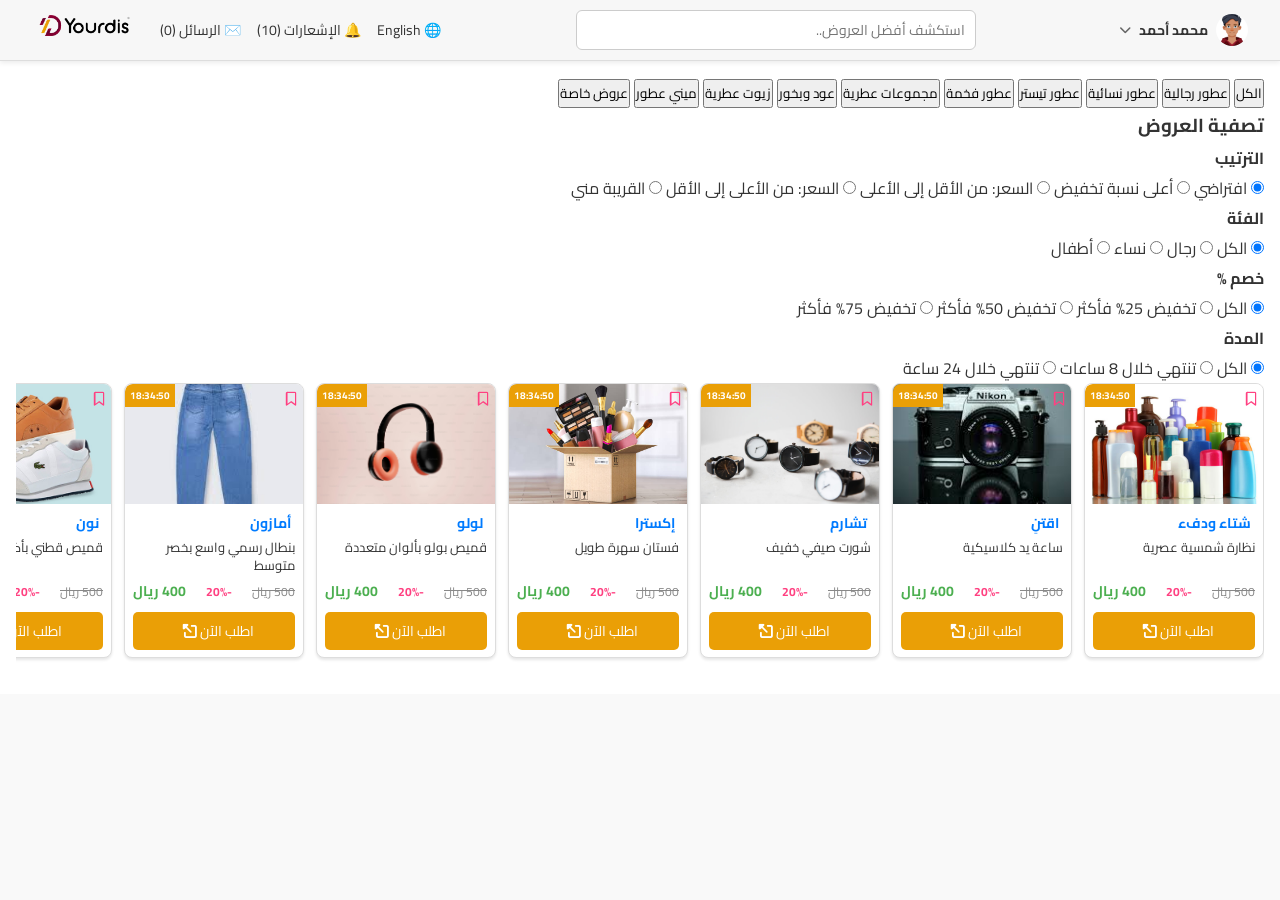
==== categories.html @ 16554236 "Add files via upload" ====
<!DOCTYPE html>
<html lang="ar" dir="rtl">
<head>
  <meta charset="UTF-8" />
  <meta name="viewport" content="width=device-width, initial-scale=1.0" />
  <title>منصة يوردس</title>

  <link rel="stylesheet" href="css/header.css">
  <link rel="stylesheet" href="css/menu.css">
  <link rel="stylesheet" href="css/layout.css">
  <link rel="stylesheet" href="css/product-card.css">
  <link rel="stylesheet" href="css/categoriespage.css">

  <link rel="stylesheet" href="https://cdnjs.cloudflare.com/ajax/libs/font-awesome/6.5.0/css/all.min.css" />
  <link href="https://fonts.googleapis.com/css2?family=Cairo&display=swap" rel="stylesheet">

  <style>
    .username {
      display: flex;
      align-items: center;
      gap: 8px;
      cursor: pointer;
      font-weight: bold;
    }
    .username img {
      width: 32px;
      height: 32px;
      border-radius: 50%;
      object-fit: cover;
    }
  </style>
</head>

<body>
<header>

  <div class="header-right">
    <div class="username" id="userToggle" role="button" aria-haspopup="true" aria-expanded="false">
      <img src="images/avatar.jpg" alt="صورة المستخدم">
      <span>محمد أحمد</span>
      <span class="user-arrow" aria-hidden="true"><i class="fas fa-chevron-down"></i></span>
    </div>
  </div>
  
  <div class="menu-toggle">
    <i class="fas fa-bars"></i>
  </div>

  <div class="search-box">
    <input type="text" placeholder="استكشف أفضل العروض.." />
  </div>

  <div class="header-left">
    <div class="language-selector"> 🌐 English</div>
    <div class="notifications">🔔 الإشعارات (10)</div>
    <div class="messages">✉️ الرسائل (0)</div>
    <div class="logo"><img src="logo.png" alt="شعار المنصة" /></div>
  </div>

</header>

<main class="page-layout">
  <aside class="menu-section hidden-menu" id="menu">
    <ul>
      <li class="active">
        <a href="index.html" style="text-decoration:none; color:inherit; display:flex; align-items:center;">
          <i class="fas fa-home"></i> <span>الرئيسية</span>
        </a>
      </li>
      <li><i class="fas fa-store"></i> <span>متجري</span></li>
      <li><i class="fas fa-bookmark"></i> <span>المفضلة</span></li>
      <li><i class="fas fa-chart-line"></i> <span>الإحصائيات</span></li>
      <li><i class="fas fa-cog"></i> <span>إعدادات المتجر</span></li>
      <li><i class="fas fa-sign-out-alt"></i> <span>تسجيل خروج</span></li>
    </ul>
  </aside>

  <!-- ===== القسم الرئيسي ===== -->
  <section class="main-content">

    <!-- شريط الفئات الفرعية (أعلى) -->
    <div class="subcategories-bar">
      <button class="subcat active">الكل</button>
      <button class="subcat">عطور رجالية</button>
      <button class="subcat">عطور نسائية</button>
      <button class="subcat">عطور تيستر</button>
      <button class="subcat">عطور فخمة</button>
      <button class="subcat">مجموعات عطرية</button>
      <button class="subcat">عود وبخور</button>
      <button class="subcat">زيوت عطرية</button>
      <button class="subcat">ميني عطور</button>
      <button class="subcat">عروض خاصة</button>
    </div>

    <!-- ===== الأسفل: الفلاتر + المنتجات ===== -->
    <div class="content-bottom">

      <!-- لوحة الفلاتر الجانبية (يمين) -->
      <aside class="filters-panel">
        <h3>تصفية العروض</h3>

        <div class="filter-group">
          <h4>الترتيب</h4>
          <label><input type="radio" name="sort" checked> افتراضي</label>
          <label><input type="radio" name="sort"> أعلى نسبة تخفيض</label>
          <label><input type="radio" name="sort"> السعر: من الأقل إلى الأعلى</label>
          <label><input type="radio" name="sort"> السعر: من الأعلى إلى الأقل</label>
          <label><input type="radio" name="sort"> القريبة مني</label>
        </div>

        <div class="filter-group">
          <h4>الفئة</h4>
          <label><input type="radio" name="gender" checked> الكل</label>
          <label><input type="radio" name="gender"> رجال</label>
          <label><input type="radio" name="gender"> نساء</label>
          <label><input type="radio" name="gender"> أطفال</label>
        </div>

        <div class="filter-group">
          <h4>خصم %</h4>
          <label><input type="radio" name="discount" checked> الكل</label>
          <label><input type="radio" name="discount"> تخفيض 25% فأكثر</label>
          <label><input type="radio" name="discount"> تخفيض 50% فأكثر</label>
          <label><input type="radio" name="discount"> تخفيض 75% فأكثر</label>
        </div>

        <div class="filter-group">
          <h4>المدة</h4>
          <label><input type="radio" name="duration" checked> الكل</label>
          <label><input type="radio" name="duration"> تنتهي خلال 8 ساعات</label>
          <label><input type="radio" name="duration"> تنتهي خلال 24 ساعة</label>
        </div>
      </aside>

      <!-- شبكة العروض (المنتجات) -->
      <div id="offers" class="offers-grid"></div>

    </div> <!-- /.content-bottom -->

  </section>
</main>

<script src="categories.js"></script>
<script src="script.js"></script>
</body>
</html>
---- css/header.css ----
/* ====== الخط العام وإعدادات الجسم ====== */
* {
  box-sizing: border-box;
  margin: 0;
  padding: 0;
  font-family: 'Cairo', sans-serif;
}

body {
  background-color: #f9f9f9;
  color: #333;
  direction: rtl;
}

/* ====== Header ====== */
header {
  background-color: #f7f7f7;
  padding: 2px 24px;
  box-shadow: 0 2px 5px rgba(0, 0, 0, 0.08);
  display: flex;
  align-items: center;
  justify-content: space-between;
  flex-wrap: wrap;
  border-bottom: 1px solid #ddd;

  /* التعديل لتثبيت الهيدر */
  position: sticky; /* أو fixed */
  top: 0;
  z-index: 1000; /* ليكون فوق كل العناصر */
}


.header-right,
.header-left {
  display: flex;
  align-items: center;
  gap: 16px;
}

/* (تم حذف عرض أيقونة الهامبرغر من الHTML، لكن نحتفظ بأي قواعد محتملة غير مستخدمة) */
.header-right .menu-toggle {
  display: none; /* لم تعد مستخدمة — نضمن اختفائها */
}

/* أيقونة الهامبرغر (غير مستخدمة) */
/* .header-right .menu-toggle {
  font-size: 20px;
  color: #555;
  cursor: pointer;
  padding: 6px;
  border-radius: 6px;
  transition: background-color 0.3s;
  display: flex;
  align-items: center;
  justify-content: center;
}

.header-right .menu-toggle:hover {
  background-color: #f0f0f0;
} */

.language-selector,
.notifications,
.messages,
.username {
  font-size: 14px;
  color: #333;
  cursor: pointer;
}

.search-box {
  flex: 1;
  max-width: 400px;
  margin: 8px 0;
}

.search-box input {
  width: 100%;
  padding: 6px 10px;
  border: 1px solid #ccc;
  border-radius: 6px;
  font-size: 14px;
}

.logo img {
  width: 120px;
  height: auto;
}

/* اسم المستخدم: قابل للنقر */
.username {
  cursor: pointer;
  padding: 6px 8px;
  border-radius: 6px;
  transition: background-color 0.15s;
  display: inline-flex;
  align-items: center;
  gap: 8px;
}
.username:hover {
  background-color: #f0f0f0;
}

/* سهم بجانب الاسم */
.user-arrow {
  display: inline-flex;
  align-items: center;
  justify-content: center;
  transition: transform 0.18s ease;
  font-size: 12px;
  color: #666;
}

/* دوران السهم عند توسيع القائمة — يعتمد على aria-expanded على العنصر */
.username[aria-expanded="true"] .user-arrow {
  transform: rotate(180deg);
}

/* ===== صندوق القائمة المنسدلة داخل الهيدر ===== */
.user-dropdown {
  position: absolute;
  top: calc(100% + 6px);
  right: 6px;
  min-width: 220px;
  max-width: 320px;
  background: #ffffff;
  border: 1px solid #e6e6e6;
  box-shadow: 0 6px 18px rgba(0,0,0,0.08);
  border-radius: 8px;
  overflow: hidden;
  display: none;
  z-index: 1100;
  direction: rtl;
}

.user-dropdown.show {
  display: block;
}

/* نمط القائمة المستنسخة داخل المنسدلة */
.user-dropdown .user-dropdown-list {
  list-style: none;
  margin: 0;
  padding: 8px 0;
}
.user-dropdown .user-dropdown-list li {
  padding: 10px 14px;
  display: flex;
  align-items: center;
  gap: 10px;
  cursor: pointer;
  font-size: 14px;
  color: #333;
}
.user-dropdown .user-dropdown-list li i {
  margin-left: 8px;
  margin-right: 0;
  font-size: 18px;
  color: #666;
  min-width: 18px;
}
.user-dropdown .user-dropdown-list li:hover {
  background: #f7f7f7;
}
.user-dropdown .user-dropdown-list li span {
  display: inline-block;
}
.user-dropdown .user-dropdown-list li.active {
  background-color: #f0f0f0;
  font-weight: bold;
  color: #000;
  border-right: 3px solid #007bff;
}

/* ====== الخط العام وإعدادات الجسم ====== */
* {
  box-sizing: border-box;
  margin: 0;
  padding: 0;
  font-family: 'Cairo', sans-serif;
}

body {
  background-color: #f9f9f9;
  color: #333;
  direction: rtl;
}

/* ====== Header ====== */
header {
  background-color: #f7f7f7;
  padding: 2px 24px;
  box-shadow: 0 2px 5px rgba(0, 0, 0, 0.08);
  display: flex;
  align-items: center;
  justify-content: space-between;
  flex-wrap: wrap;
  border-bottom: 1px solid #ddd;

  /* التعديل لتثبيت الهيدر */
  position: sticky; /* أو fixed */
  top: 0;
  z-index: 1000; /* ليكون فوق كل العناصر */
}


.header-right,
.header-left {
  display: flex;
  align-items: center;
  gap: 16px;
}

/* (تم حذف عرض أيقونة الهامبرغر من الHTML، لكن نحتفظ بأي قواعد محتملة غير مستخدمة) */
.header-right .menu-toggle {
  display: none; /* لم تعد مستخدمة — نضمن اختفائها */
}

/* أيقونة الهامبرغر (غير مستخدمة) */
/* .header-right .menu-toggle {
  font-size: 20px;
  color: #555;
  cursor: pointer;
  padding: 6px;
  border-radius: 6px;
  transition: background-color 0.3s;
  display: flex;
  align-items: center;
  justify-content: center;
}

.header-right .menu-toggle:hover {
  background-color: #f0f0f0;
} */

.language-selector,
.notifications,
.messages,
.username {
  font-size: 14px;
  color: #333;
  cursor: pointer;
}

.search-box {
  flex: 1;
  max-width: 400px;
  margin: 8px 0;
}

.search-box input {
  width: 100%;
  padding: 6px 10px;
  border: 1px solid #ccc;
  border-radius: 6px;
  font-size: 14px;
}

.logo img {
  width: 120px;
  height: auto;
}

/* اسم المستخدم: قابل للنقر */
.username {
  cursor: pointer;
  padding: 6px 8px;
  border-radius: 6px;
  transition: background-color 0.15s;
  display: inline-flex;
  align-items: center;
  gap: 8px;
}
.username:hover {
  background-color: #f0f0f0;
}

/* سهم بجانب الاسم */
.user-arrow {
  display: inline-flex;
  align-items: center;
  justify-content: center;
  transition: transform 0.18s ease;
  font-size: 12px;
  color: #666;
}

/* دوران السهم عند توسيع القائمة — يعتمد على aria-expanded على العنصر */
.username[aria-expanded="true"] .user-arrow {
  transform: rotate(180deg);
}

/* ===== صندوق القائمة المنسدلة داخل الهيدر ===== */
.user-dropdown {
  position: absolute;
  top: calc(100% + 6px);
  right: 6px;
  min-width: 220px;
  max-width: 320px;
  background: #ffffff;
  border: 1px solid #e6e6e6;
  box-shadow: 0 6px 18px rgba(0,0,0,0.08);
  border-radius: 8px;
  overflow: hidden;
  display: none;
  z-index: 1100;
  direction: rtl;
}

.user-dropdown.show {
  display: block;
}

/* نمط القائمة المستنسخة داخل المنسدلة */
.user-dropdown .user-dropdown-list {
  list-style: none;
  margin: 0;
  padding: 8px 0;
}
.user-dropdown .user-dropdown-list li {
  padding: 10px 14px;
  display: flex;
  align-items: center;
  gap: 10px;
  cursor: pointer;
  font-size: 14px;
  color: #333;
}
.user-dropdown .user-dropdown-list li i {
  margin-left: 8px;
  margin-right: 0;
  font-size: 18px;
  color: #666;
  min-width: 18px;
}
.user-dropdown .user-dropdown-list li:hover {
  background: #f7f7f7;
}
.user-dropdown .user-dropdown-list li span {
  display: inline-block;
}
.user-dropdown .user-dropdown-list li.active {
  background-color: #f0f0f0;
  font-weight: bold;
  color: #000;
  border-right: 3px solid #007bff;
}

@media (max-width: 768px) {
  .header-right,
  .header-left {
    display: none; /* يخفي كل شيء في الهيدر ما عدا شريط البحث */
  }

  .search-box {
    flex: 1;
    max-width: 100%; /* ليأخذ العرض الكامل */
  }
}
/* شاشات الجوال */

.menu-toggle {
  display: none; /* نبدأ مخفية على الديسكتوب */
}

@media (max-width: 768px) {
  .header-right,
  .header-left {
    display: none;
  }

  .search-box {
    flex: 1;
    max-width: 100%;
  }

  /* إظهار الهامبرغر على الجوال */
  .menu-toggle {
    display: flex;
    font-size: 22px;
    color: #333;
    cursor: pointer;
    padding: 6px;
    border-radius: 6px;
    align-items: center;
    justify-content: center;
  }
}

.menu-section {
  width: 240px;
  background-color: #fff;
  position: fixed;
  top: 0;
  bottom: 0;
  right: 0;
  box-shadow: -2px 0 8px rgba(0,0,0,0.1);
  z-index: 1000;
  padding: 16px 0;
  overflow-y: auto;
}

.hidden-menu {
  display: none;
}
---- css/menu.css ----
/* ====== القائمة الجانبية ====== */
.menu-section {
  width: 200px;
  background-color: #fff;
  padding: 1px;
  border-left: 1px solid #ddd;
  overflow-y: hidden;
  transition: width 0.3s ease;
}

/* عندما نريد إخفاء القائمة من العرض لكن تبقى في الـ DOM */
.menu-section.hidden-menu {
  display: none;
}

.menu-section:hover {
  overflow-y: auto;
}

/* تصغير القائمة */
.menu-collapsed,
.menu-section.active {
  width: 60px;
}

.menu-collapsed li span,
.menu-section.active li span {
  display: none;
}

.menu-section.active ul {
  display: flex;
  flex-direction: column;
  align-items: center;
}

/* قائمة الأقسام داخل القائمة */
.menu-section ul {
  list-style: none;
  padding: 0;
  margin: 0;
}

.menu-section li {
  padding: 10px 12px;
  cursor: pointer;
  display: flex;
  align-items: center;
  color: #444;
  font-size: 14px;
  transition: background-color 0.2s ease;
}

.menu-section li i {
  margin-left: 8px;
  margin-right: 10px;
  color: #666;
  min-width: 18px;
  font-size: 20px;
  text-align: center;
}

.menu-section li:hover {
  background-color: #f0f0f0;
}

/* العنصر النشط */
.menu-section li.active {
  background-color: #f0f0f0;
  font-weight: bold;
  color: #000;
  border-right: 3px solid #007bff;
}

.menu-section li span {
  font-size: 14px;
  color: #333;
}
---- css/layout.css ----
body {
  font-family: 'Cairo', sans-serif;
  background-color: #f9f9f9;
  color: #333;
  direction: rtl;
  margin: 0;
  padding: 0;
}

.offers-title {
  font-weight: bold;
}

/* ====== تخطيط الصفحة ====== */
.page-layout {
  display: flex;
  margin: 0;
  padding: 0;
  gap: 0;
}

/* ====== القسم الأوسط ====== */
.main-content {
  flex: 1;
  background-color: #fff;
  padding: 16px;
  overflow-y: auto;
}

/* إزالة المسافات بين جميع العناصر */
header, .page-layout, .main-content, .filters-section {
  margin: 0;
}

/* شبكة العروض */
/* شبكة العروض */
.offers-grid {
  display: flex;
  flex-wrap: nowrap;          /* كل البطاقات في صف واحد */
  gap: 12px;
  justify-content: flex-start;
  overflow-x: auto;           /* يسمح بالتمدد الأفقي */
  overflow-y: hidden;
  scroll-behavior: smooth;
  -webkit-overflow-scrolling: touch;
  scrollbar-width: none;      /* إخفاء شريط التمرير */
  -ms-overflow-style: none;
  padding-bottom: 20px;
  width: 100%;
}

/* إخفاء شريط التمرير في كروم وسفاري */
.offers-grid::-webkit-scrollbar {
  display: none;
}

.offers-selected-grid {
  display: flex;
  flex-wrap: wrap;         /* يسمح بانتقال العناصر للسطر الثاني */
  gap: 12px;
  padding-bottom: 20px;
  width: 100%;
  justify-content: flex-start; /* اختياري، لترتيب العناصر من اليمين */
}


/* زر عرض الكل */
.section-header {
  display: flex;
  justify-content: space-between;
  align-items: center;
  margin: 16px 0 8px;
}

.section-header .offers-title {
  font-weight: bold;
  font-size: 18px;
}

.section-header .view-all {
  font-size: 14px;
  color: #333; /* لون النص */
  background-color: #f0f0f0; /* خلفية رمادية فاتحة */
  padding: 4px 10px;
  border-radius: 6px;
  text-decoration: none;
  display: flex;
  align-items: center;
  gap: 4px;
  transition: background-color 0.3s, color 0.3s;
}

.section-header .view-all:hover {
  background-color: #e0e0e0; /* لون أغمق قليلًا عند المرور */
  color: #007bff; /* تغيير لون النص عند المرور */
}

.section-header .view-all i {
  font-size: 12px;
}
---- css/product-card.css ----
.product-card {
  width: 180px;
  height: 275px;
  border: 1px solid #ddd;
  border-radius: 8px;
  overflow: hidden;
  background-color: #fff;
  box-shadow: 0 2px 3px rgba(0, 0, 0, 0.1);
  font-family: 'Cairo', sans-serif;
  position: relative;
  flex: 0 0 auto; /* يمنع تصغير عرض البطاقة */

}

.product-image {
  position: relative;
}

.product-image img {
  width: 100%;
  height: 120px;
  object-fit: cover;
  display: block;
}

/* المؤقت وأيقونة المفضلة */
.product-header {
  position: absolute;
  top: 0;
  right: 0;
  left: 0;
  display: flex;
  justify-content: space-between;
  padding: 2px 6px;
  font-size: 10px;
  z-index: 2;
}

.countdown-timer {
  background-color: #EA9F06;
  padding: 2px 5px;
  border-radius: 2px;
  color: white;
  font-weight: bold;
  font-size: 10px;
  position: absolute;
  top: 0;
  left: 0;
  border-radius: 8px 0 0 0;
}

.favorite-icon {
  font-size: 14px;
  color: #ff4081;
}

/* تنسيق اسم المتجر */
.product-store-name {
  color: #007bff;
  font-weight: bold;
  margin: 6px 12px 2px 8px; /* إزاحة من اليمين */
  font-size: 14px;
}

.product-name {
  font-size: 13px;
  margin: 2px 8px 4px;
  line-height: 1.4;
  white-space: normal;
  overflow: hidden;
  text-overflow: ellipsis;
  display: -webkit-box;
  -webkit-line-clamp: 2;
  -webkit-box-orient: vertical;
  height: 36px; /* ارتفاع ثابت لاسم المنتج */
}


.pricing {
  display: flex;
  justify-content: space-between;
  align-items: center;
  margin: 4px 8px;
}

.old-price {
  text-decoration: line-through;
  color: #888;
  font-size: 12px;
}

.discount-percentage {
  color: #ff4081;
  font-weight: bold;
  font-size: 12px;
}

.new-price {
  color: #4caf50;
  font-weight: bold;
  font-size: 14px;
}

.order-now-btn {
  background-color: #EA9F06;
  color: white;
  border: none;
  padding: 6px 0;
  width: calc(100% - 16px);
  margin: 8px auto;
  display: block;
  border-radius: 5px;
  cursor: pointer;
  font-size: 14px;
  transition: background-color 0.3s;
}

.order-now-btn:hover {
  background-color: #e69500;
}

.order-now-btn i {
  margin-left: 8px;
  transform: rotate(-90deg);
}
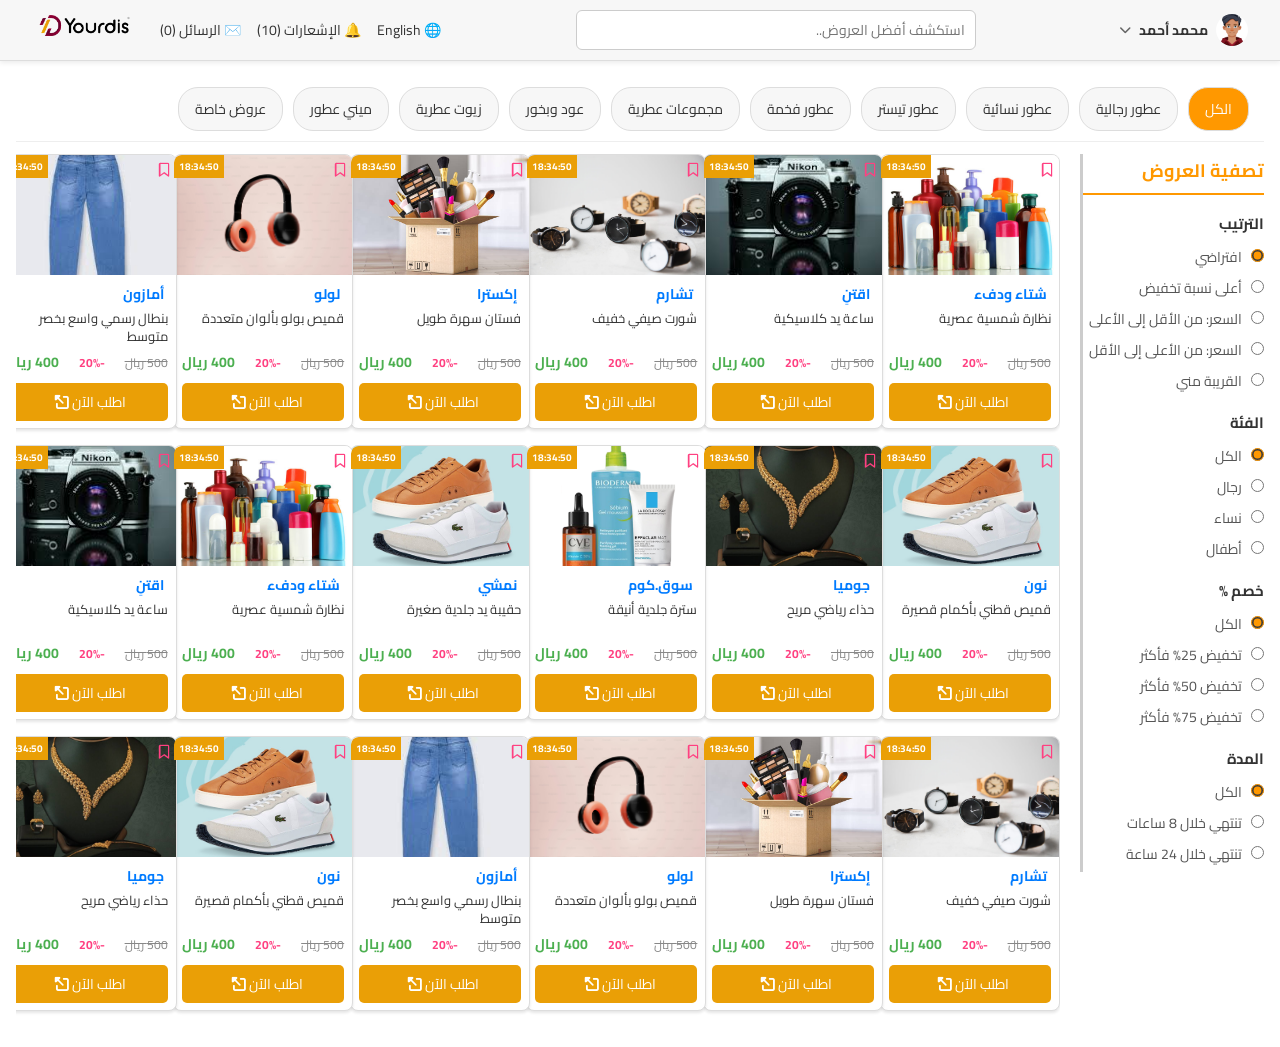
==== commit 2bb12a0c: "Add files via upload" ====
--- a/categories.html
+++ b/categories.html
@@ -59,22 +59,29 @@
 
 </header>
 
-<main class="page-layout">
-  <aside class="menu-section hidden-menu" id="menu">
-    <ul>
-      <li class="active">
-        <a href="index.html" style="text-decoration:none; color:inherit; display:flex; align-items:center;">
-          <i class="fas fa-home"></i> <span>الرئيسية</span>
-        </a>
-      </li>
-      <li><i class="fas fa-store"></i> <span>متجري</span></li>
-      <li><i class="fas fa-bookmark"></i> <span>المفضلة</span></li>
-      <li><i class="fas fa-chart-line"></i> <span>الإحصائيات</span></li>
-      <li><i class="fas fa-cog"></i> <span>إعدادات المتجر</span></li>
-      <li><i class="fas fa-sign-out-alt"></i> <span>تسجيل خروج</span></li>
-    </ul>
-  </aside>
-
+  <main class="page-layout">
+	  <aside class="menu-section hidden-menu" id="menu">
+	  <ul>
+		<li class="active">
+		  <a href="index.html"><i class="fas fa-home"></i> <span>الرئيسية</span></a>
+		</li>
+		<li>
+		  <a href="mystore.html"><i class="fas fa-store"></i> <span>متجري</span></a>
+		</li>
+		<li>
+		  <a href="favorites.html"><i class="fas fa-bookmark"></i> <span>المفضلة</span></a>
+		</li>
+		<li>
+		  <a href="stats.html"><i class="fas fa-chart-line"></i> <span>الإحصائيات</span></a>
+		</li>
+		<li>
+		  <a href="settings.html"><i class="fas fa-cog"></i> <span>إعدادات المتجر</span></a>
+		</li>
+		<li>
+		  <a href="index.html"><i class="fas fa-sign-out-alt"></i> <span>تسجيل خروج</span></a>
+		</li>
+	  </ul>
+	</aside>
   <!-- ===== القسم الرئيسي ===== -->
   <section class="main-content">
 
--- a/css/product-card.css
+++ b/css/product-card.css
@@ -9,6 +9,9 @@
   font-family: 'Cairo', sans-serif;
   position: relative;
   flex: 0 0 auto; /* يمنع تصغير عرض البطاقة */
+  cursor: pointer;
+}
+
 
 }
 
--- a/css/categoriespage.css
+++ b/css/categoriespage.css
@@ -0,0 +1,102 @@
+/* ===== الفئات الفرعية (Subcategories) ===== */
+.subcategories-bar {
+  display: flex;
+  gap: 10px;
+  overflow-x: auto;
+  padding: 10px 15px;
+  background: #fff;
+  border-bottom: 1px solid #eee;
+  width: 100%;
+  box-sizing: border-box;
+  margin-bottom: 12px;
+}
+
+/* زر الفئات */
+.subcat {
+  flex-shrink: 0;
+  padding: 8px 16px;
+  border: 1px solid #ddd;
+  border-radius: 20px;
+  background: #f7f7f7;
+  font-family: 'Cairo', sans-serif;
+  font-size: 14px;
+  color: #333;
+  cursor: pointer;
+  white-space: nowrap;
+  transition: all 0.2s ease;
+}
+.subcat:hover { background: #f0f0f0; }
+.subcat.active { background: #FF9800; color: #fff; }
+
+/* ===== الأسفل: الفلاتر + المنتجات ===== */
+.content-bottom {
+  display: flex;
+  gap: 20px;
+  align-items: flex-start;
+  flex-wrap: nowrap;
+}
+
+/* لوحة الفلاتر (يمين) */
+.filters-panel {
+  width: 220px;
+  border-left: 3px solid #ccc; 
+}
+
+
+/* شبكة العروض (المنتجات) */
+.offers-grid {
+  display: grid;
+  grid-template-columns: repeat(auto-fill, minmax(160px, 1fr));
+  gap: 16px;
+  width: 100%;
+  box-sizing: border-box;
+}
+
+/* ===== متفرقات: أحجام أصغر للجوال ===== */
+@media (max-width: 768px) {
+  .content-bottom {
+    flex-direction: column;
+  }
+  .filters-panel {
+    width: 100%;
+    margin-bottom: 12px;
+  }
+  .offers-grid {
+    width: 100%;
+    grid-template-columns: repeat(auto-fill, minmax(140px, 1fr));
+    gap: 12px;
+  }
+}
+
+@media (max-width: 600px) {
+  .subcat { font-size: 13px; padding: 7px 12px; }
+
+  /* إخفاء الفلاتر في الجوال */
+  .filters-panel {
+    display: none;
+  }
+}
+
+/* تنسيق الفلاتر */
+.filters-panel h3 {
+  margin-top: 0;
+  color: #FF9800;
+  font-size: 18px;
+  border-bottom: 2px solid #FF9800;
+  padding-bottom: 6px;
+}
+
+.filter-group { margin-top: 14px; }
+.filter-group h4 { font-size: 15px; color: #333; margin-bottom: 6px; }
+.filter-group label {
+  display: block;
+  font-size: 14px;
+  color: #555;
+  margin-bottom: 5px;
+  cursor: pointer;
+}
+.filter-group input[type="radio"],
+.filter-group input[type="checkbox"] {
+  accent-color: #FF9800;
+  margin-left: 6px;
+}
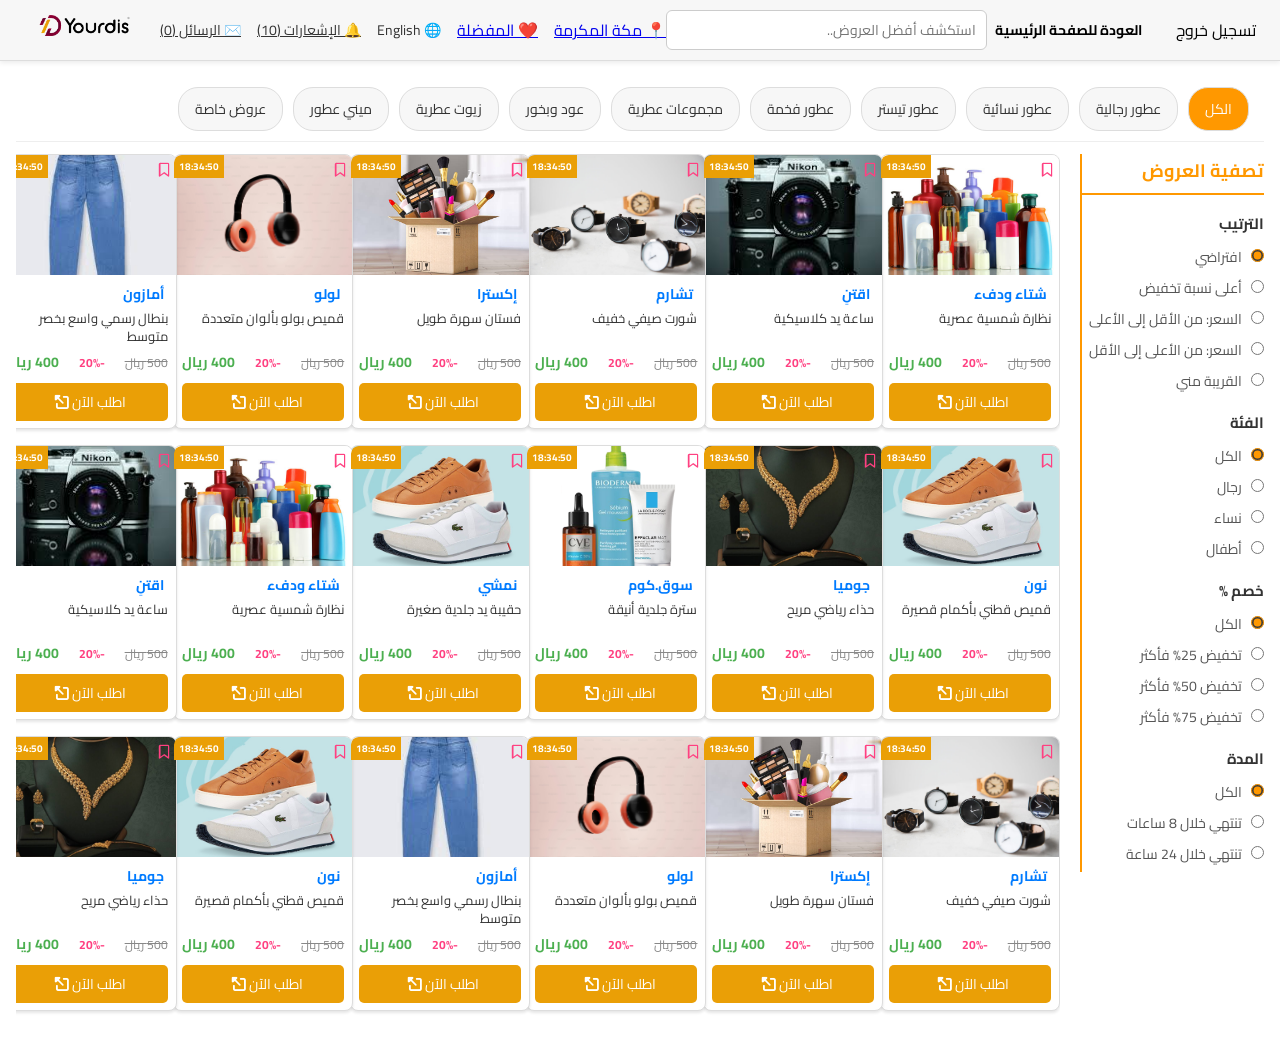
==== commit 530b4f37: "Add files via upload" ====
--- a/categories.html
+++ b/categories.html
@@ -32,15 +32,20 @@
 </head>
 
 <body>
+
 <header>
 
-  <div class="header-right">
-    <div class="username" id="userToggle" role="button" aria-haspopup="true" aria-expanded="false">
-      <img src="images/avatar.jpg" alt="صورة المستخدم">
-      <span>محمد أحمد</span>
-      <span class="user-arrow" aria-hidden="true"><i class="fas fa-chevron-down"></i></span>
-    </div>
-  </div>
+<div class="header-right">
+  <a href="index.html" title="تسجيل خروج" style="color:#000; margin-left: 10px; text-decoration:none;">
+    تسجيل خروج
+  </a>
+  <a href="file:///C:/Users/aljah/Desktop/yourdis/index.html" class="username" style="text-decoration:none; color:#000;">
+    العودة للصفحة الرئيسية
+  </a>
+</div>
+
+
+
   
   <div class="menu-toggle">
     <i class="fas fa-bars"></i>
@@ -50,38 +55,38 @@
     <input type="text" placeholder="استكشف أفضل العروض.." />
   </div>
 
-  <div class="header-left">
-    <div class="language-selector"> 🌐 English</div>
-    <div class="notifications">🔔 الإشعارات (10)</div>
-    <div class="messages">✉️ الرسائل (0)</div>
-    <div class="logo"><img src="logo.png" alt="شعار المنصة" /></div>
-  </div>
+	<div class="header-left">
+	  <a href="index.html" class="city">📍 مكة المكرمة</a>
+	  <a href="favorites.html" class="favorites">❤️ المفضلة</a>
+	  <div class="language-selector">🌐 English</div>
+	  <a href="notifications.html" class="notifications">🔔 الإشعارات (10)</a>
+	  <a href="messages.html" class="messages">✉️ الرسائل (0)</a>
+	  <a href="index.html" class="logo"><img src="logo.png" alt="شعار المنصة" /></a>
+	</div>
+
+
 
 </header>
 
   <main class="page-layout">
-	  <aside class="menu-section hidden-menu" id="menu">
-	  <ul>
-		<li class="active">
-		  <a href="index.html"><i class="fas fa-home"></i> <span>الرئيسية</span></a>
-		</li>
-		<li>
-		  <a href="mystore.html"><i class="fas fa-store"></i> <span>متجري</span></a>
-		</li>
-		<li>
-		  <a href="favorites.html"><i class="fas fa-bookmark"></i> <span>المفضلة</span></a>
-		</li>
-		<li>
-		  <a href="stats.html"><i class="fas fa-chart-line"></i> <span>الإحصائيات</span></a>
-		</li>
-		<li>
-		  <a href="settings.html"><i class="fas fa-cog"></i> <span>إعدادات المتجر</span></a>
-		</li>
-		<li>
-		  <a href="index.html"><i class="fas fa-sign-out-alt"></i> <span>تسجيل خروج</span></a>
-		</li>
-	  </ul>
-	</aside>
+  
+  <aside class="menu-section hidden-menu" id="menu">
+  <ul>
+    <li class="active">
+      <a href="index.html"><i class="fas fa-home"></i> <span>الرئيسية</span></a>
+    </li>
+    <li>
+      <a href="mystore.html"><i class="fas fa-store"></i> <span>متجري</span></a>
+    </li>
+    <li>
+      <a href="settings.html"><i class="fas fa-cog"></i> <span>إعدادات المتجر</span></a>
+    </li>
+    <li>
+      <a href="index.html"><i class="fas fa-sign-out-alt"></i> <span>تسجيل خروج</span></a>
+    </li>
+  </ul>
+</aside>
+
   <!-- ===== القسم الرئيسي ===== -->
   <section class="main-content">
 
--- a/css/header.css
+++ b/css/header.css
@@ -28,181 +28,6 @@
   top: 0;
   z-index: 1000; /* ليكون فوق كل العناصر */
 }
-
-
-.header-right,
-.header-left {
-  display: flex;
-  align-items: center;
-  gap: 16px;
-}
-
-/* (تم حذف عرض أيقونة الهامبرغر من الHTML، لكن نحتفظ بأي قواعد محتملة غير مستخدمة) */
-.header-right .menu-toggle {
-  display: none; /* لم تعد مستخدمة — نضمن اختفائها */
-}
-
-/* أيقونة الهامبرغر (غير مستخدمة) */
-/* .header-right .menu-toggle {
-  font-size: 20px;
-  color: #555;
-  cursor: pointer;
-  padding: 6px;
-  border-radius: 6px;
-  transition: background-color 0.3s;
-  display: flex;
-  align-items: center;
-  justify-content: center;
-}
-
-.header-right .menu-toggle:hover {
-  background-color: #f0f0f0;
-} */
-
-.language-selector,
-.notifications,
-.messages,
-.username {
-  font-size: 14px;
-  color: #333;
-  cursor: pointer;
-}
-
-.search-box {
-  flex: 1;
-  max-width: 400px;
-  margin: 8px 0;
-}
-
-.search-box input {
-  width: 100%;
-  padding: 6px 10px;
-  border: 1px solid #ccc;
-  border-radius: 6px;
-  font-size: 14px;
-}
-
-.logo img {
-  width: 120px;
-  height: auto;
-}
-
-/* اسم المستخدم: قابل للنقر */
-.username {
-  cursor: pointer;
-  padding: 6px 8px;
-  border-radius: 6px;
-  transition: background-color 0.15s;
-  display: inline-flex;
-  align-items: center;
-  gap: 8px;
-}
-.username:hover {
-  background-color: #f0f0f0;
-}
-
-/* سهم بجانب الاسم */
-.user-arrow {
-  display: inline-flex;
-  align-items: center;
-  justify-content: center;
-  transition: transform 0.18s ease;
-  font-size: 12px;
-  color: #666;
-}
-
-/* دوران السهم عند توسيع القائمة — يعتمد على aria-expanded على العنصر */
-.username[aria-expanded="true"] .user-arrow {
-  transform: rotate(180deg);
-}
-
-/* ===== صندوق القائمة المنسدلة داخل الهيدر ===== */
-.user-dropdown {
-  position: absolute;
-  top: calc(100% + 6px);
-  right: 6px;
-  min-width: 220px;
-  max-width: 320px;
-  background: #ffffff;
-  border: 1px solid #e6e6e6;
-  box-shadow: 0 6px 18px rgba(0,0,0,0.08);
-  border-radius: 8px;
-  overflow: hidden;
-  display: none;
-  z-index: 1100;
-  direction: rtl;
-}
-
-.user-dropdown.show {
-  display: block;
-}
-
-/* نمط القائمة المستنسخة داخل المنسدلة */
-.user-dropdown .user-dropdown-list {
-  list-style: none;
-  margin: 0;
-  padding: 8px 0;
-}
-.user-dropdown .user-dropdown-list li {
-  padding: 10px 14px;
-  display: flex;
-  align-items: center;
-  gap: 10px;
-  cursor: pointer;
-  font-size: 14px;
-  color: #333;
-}
-.user-dropdown .user-dropdown-list li i {
-  margin-left: 8px;
-  margin-right: 0;
-  font-size: 18px;
-  color: #666;
-  min-width: 18px;
-}
-.user-dropdown .user-dropdown-list li:hover {
-  background: #f7f7f7;
-}
-.user-dropdown .user-dropdown-list li span {
-  display: inline-block;
-}
-.user-dropdown .user-dropdown-list li.active {
-  background-color: #f0f0f0;
-  font-weight: bold;
-  color: #000;
-  border-right: 3px solid #007bff;
-}
-
-/* ====== الخط العام وإعدادات الجسم ====== */
-* {
-  box-sizing: border-box;
-  margin: 0;
-  padding: 0;
-  font-family: 'Cairo', sans-serif;
-}
-
-body {
-  background-color: #f9f9f9;
-  color: #333;
-  direction: rtl;
-}
-
-/* ====== Header ====== */
-header {
-  background-color: #f7f7f7;
-  padding: 2px 24px;
-  box-shadow: 0 2px 5px rgba(0, 0, 0, 0.08);
-  display: flex;
-  align-items: center;
-  justify-content: space-between;
-  flex-wrap: wrap;
-  border-bottom: 1px solid #ddd;
-
-  /* التعديل لتثبيت الهيدر */
-  position: sticky; /* أو fixed */
-  top: 0;
-  z-index: 1000; /* ليكون فوق كل العناصر */
-}
-
 
 .header-right,
 .header-left {
@@ -357,49 +182,3 @@
     max-width: 100%; /* ليأخذ العرض الكامل */
   }
 }
-/* شاشات الجوال */
-
-.menu-toggle {
-  display: none; /* نبدأ مخفية على الديسكتوب */
-}
-
-@media (max-width: 768px) {
-  .header-right,
-  .header-left {
-    display: none;
-  }
-
-  .search-box {
-    flex: 1;
-    max-width: 100%;
-  }
-
-  /* إظهار الهامبرغر على الجوال */
-  .menu-toggle {
-    display: flex;
-    font-size: 22px;
-    color: #333;
-    cursor: pointer;
-    padding: 6px;
-    border-radius: 6px;
-    align-items: center;
-    justify-content: center;
-  }
-}
-
-.menu-section {
-  width: 240px;
-  background-color: #fff;
-  position: fixed;
-  top: 0;
-  bottom: 0;
-  right: 0;
-  box-shadow: -2px 0 8px rgba(0,0,0,0.1);
-  z-index: 1000;
-  padding: 16px 0;
-  overflow-y: auto;
-}
-
-.hidden-menu {
-  display: none;
-}
--- a/css/menu.css
+++ b/css/menu.css
@@ -1,78 +1,125 @@
-/* ====== القائمة الجانبية ====== */
-.menu-section {
-  width: 200px;
-  background-color: #fff;
-  padding: 1px;
-  border-left: 1px solid #ddd;
-  overflow-y: hidden;
-  transition: width 0.3s ease;
+.user-dropdown .user-dropdown-list li span {
+  color: #000; /* اجعل النص أسود */
 }
 
-/* عندما نريد إخفاء القائمة من العرض لكن تبقى في الـ DOM */
-.menu-section.hidden-menu {
+.user-dropdown .user-dropdown-list li a {
+  color: #000; /* إذا كان هناك روابط داخل القائمة */
+  text-decoration: none; /* إزالة أي خط تحت النص */
+}
+
+/* شاشات الديسكتوب - الهامبرغر مخفي افتراضيًا */
+.menu-toggle {
+  display: none; /* نبدأ مخفية على الديسكتوب */
+}
+
+@media (max-width: 768px) {
+  .header-right,
+  .header-left {
+    display: none;
+  }
+
+  .search-box {
+    flex: 1;
+    max-width: 100%;
+  }
+
+  /* إظهار الهامبرغر على الجوال */
+  .menu-toggle {
+    display: flex;
+    font-size: 22px;
+    color: #333;
+    cursor: pointer;
+    padding: 6px;
+    border-radius: 6px;
+    align-items: center;
+    justify-content: center;
+  }
+}
+
+/* القائمة الجانبية الثابتة (sidebar) */
+.menu-section {
+  width: 240px;
+  background-color: #fff;
+  position: fixed;
+  top: 0;
+  bottom: 0;
+  right: 0;
+  box-shadow: -2px 0 8px rgba(0,0,0,0.1);
+  z-index: 1000;
+  padding: 16px 0;
+  overflow-y: auto;
+}
+
+/* تستخدم لإخفاء/إظهار القائمة عبر جافاسكريبت (مثلاً إضافة/إزالة الصنف) */
+.hidden-menu {
   display: none;
 }
 
-.menu-section:hover {
-  overflow-y: auto;
+/* ===== تنسيقات روابط القائمة: نجعل النص والأيقونات باللون الأسود ===== */
+
+/* رابط القائمة الرئيسي */
+.menu-section ul {
+  list-style: none;
+  margin: 0;
+  padding: 0 12px;
 }
 
-/* تصغير القائمة */
-.menu-collapsed,
-.menu-section.active {
-  width: 60px;
+.menu-section ul li {
+  margin: 6px 0;
 }
 
-.menu-collapsed li span,
-.menu-section.active li span {
-  display: none;
+/* الرابط داخل القائمة: نص + أيقونة */
+.menu-section ul li a {
+  display: flex;
+  align-items: center;
+  gap: 10px;
+  padding: 10px 12px;
+  text-decoration: none;
+  color: #000 !important;           /* نضمن اللون الأسود */
+  font-size: 15px;
+  border-radius: 8px;
 }
 
-.menu-section.active ul {
-  display: flex;
-  flex-direction: column;
-  align-items: center;
+/* الأيقونة داخل الرابط */
+.menu-section ul li a i {
+  color: #000 !important;           /* أيقونات سوداء */
+  min-width: 18px;
+  font-size: 18px;
 }
 
-/* قائمة الأقسام داخل القائمة */
-.menu-section ul {
-  list-style: none;
-  padding: 0;
-  margin: 0;
+/* حالة المرور (hover) — تبقى سوداء */
+.menu-section ul li a:hover {
+  color: #000 !important;
+  background-color: rgba(0,0,0,0.03); /* تأثير خفيف دون تغيير اللون */
 }
 
-.menu-section li {
-  padding: 10px 12px;
-  cursor: pointer;
-  display: flex;
-  align-items: center;
-  color: #444;
-  font-size: 14px;
-  transition: background-color 0.2s ease;
+/* الحالة النشطة */
+.menu-section ul li.active a {
+  color: #000 !important;
+  font-weight: 600;
+  background-color: rgba(0,0,0,0.05);
+  border-right: 3px solid transparent; /* نحافظ على عدم ظهور ألوان زرقاء */
 }
 
-.menu-section li i {
-  margin-left: 8px;
-  margin-right: 10px;
-  color: #666;
-  min-width: 18px;
-  font-size: 20px;
-  text-align: center;
+/* إذا كانت هناك قاعدة تنقل استخدام حدود يمين ملونة (مثلاً user-dropdown استخدم border-right أزرق)، نمنع التداخل هنا */
+.menu-section ul li.active a {
+  border-right-color: transparent !important;
 }
 
-.menu-section li:hover {
-  background-color: #f0f0f0;
+/* تأكد من أن النص الداخلي <span> يرث اللون الأسود */
+.menu-section ul li a span {
+  color: inherit !important;
 }
 
-/* العنصر النشط */
-.menu-section li.active {
-  background-color: #f0f0f0;
-  font-weight: bold;
-  color: #000;
-  border-right: 3px solid #007bff;
+/* دعم للوصول (visited / focus) */
+.menu-section ul li a:visited,
+.menu-section ul li a:focus {
+  color: #000 !important;
+  outline: none;
 }
 
-.menu-section li span {
-  font-size: 14px;
-  color: #333;
+/* منع أي قواعد خارجية من تلوين النص */
+.menu-section,
+.menu-section * {
+  color: inherit;
 }
--- a/css/layout.css
+++ b/css/layout.css
@@ -1,12 +1,3 @@
-body {
-  font-family: 'Cairo', sans-serif;
-  background-color: #f9f9f9;
-  color: #333;
-  direction: rtl;
-  margin: 0;
-  padding: 0;
-}
-
 .offers-title {
   font-weight: bold;
 }
--- a/css/categoriespage.css
+++ b/css/categoriespage.css
@@ -39,7 +39,7 @@
 /* لوحة الفلاتر (يمين) */
 .filters-panel {
   width: 220px;
-  border-left: 3px solid #ccc; 
+  border-left: 2px solid #FF9800;
 }
 
 
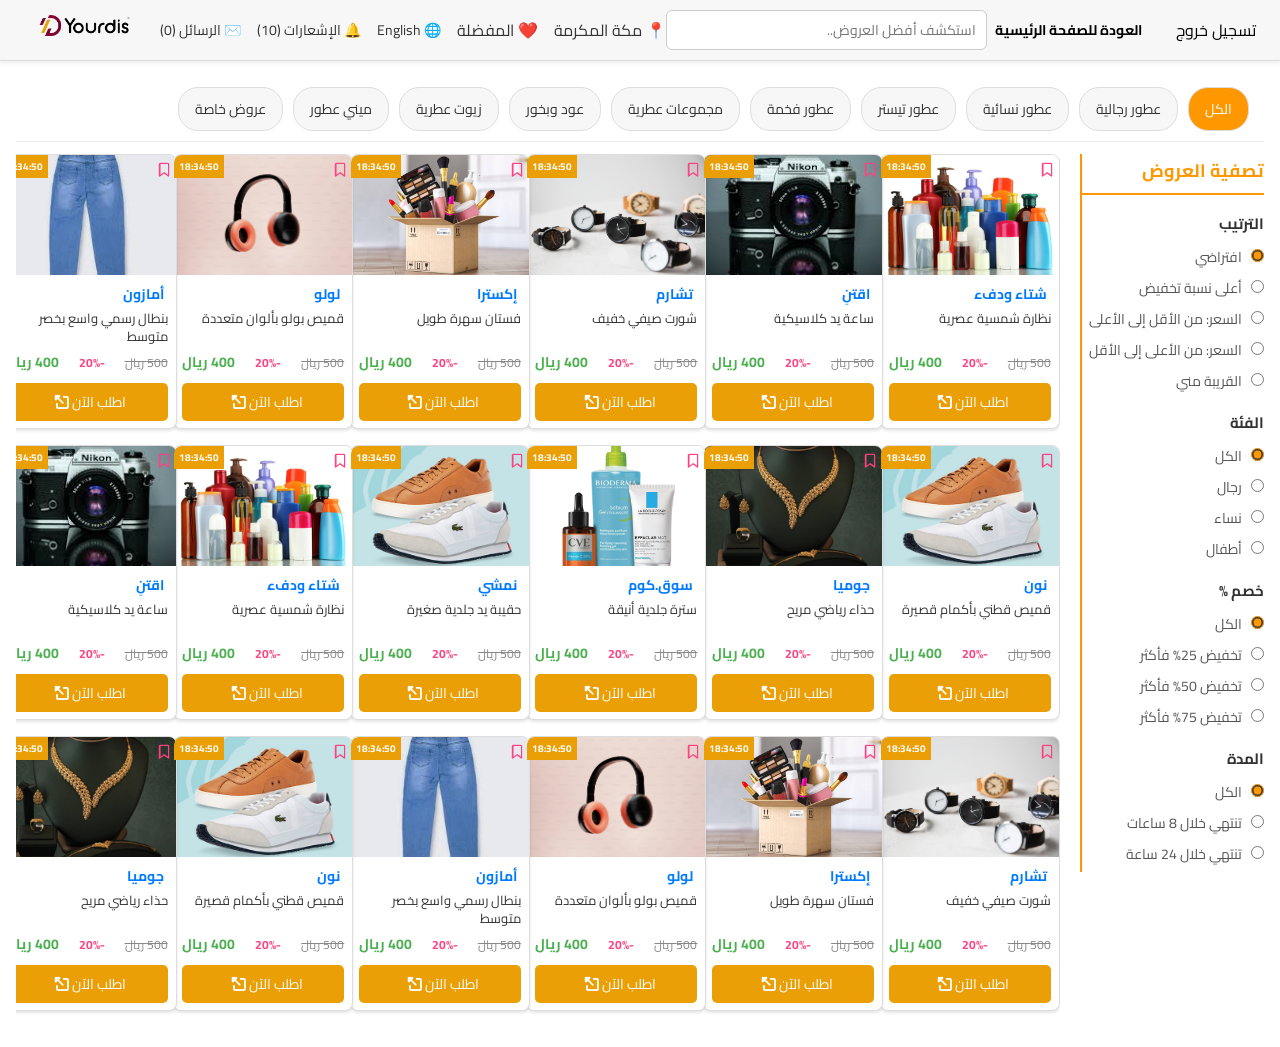
==== commit 64430731: "Add files via upload" ====
--- a/categories.html
+++ b/categories.html
@@ -39,7 +39,7 @@
   <a href="index.html" title="تسجيل خروج" style="color:#000; margin-left: 10px; text-decoration:none;">
     تسجيل خروج
   </a>
-  <a href="file:///C:/Users/aljah/Desktop/yourdis/index.html" class="username" style="text-decoration:none; color:#000;">
+  <a href="index.html" class="username" style="text-decoration:none; color:#000;">
     العودة للصفحة الرئيسية
   </a>
 </div>
--- a/css/header.css
+++ b/css/header.css
@@ -10,6 +10,12 @@
   background-color: #f9f9f9;
   color: #333;
   direction: rtl;
+}
+
+
+.header-left a {
+  text-decoration: none; /* إزالة الخط الافتراضي */
+  color: inherit;         /* الحفاظ على لون النص الحالي */
 }
 
 /* ====== Header ====== */
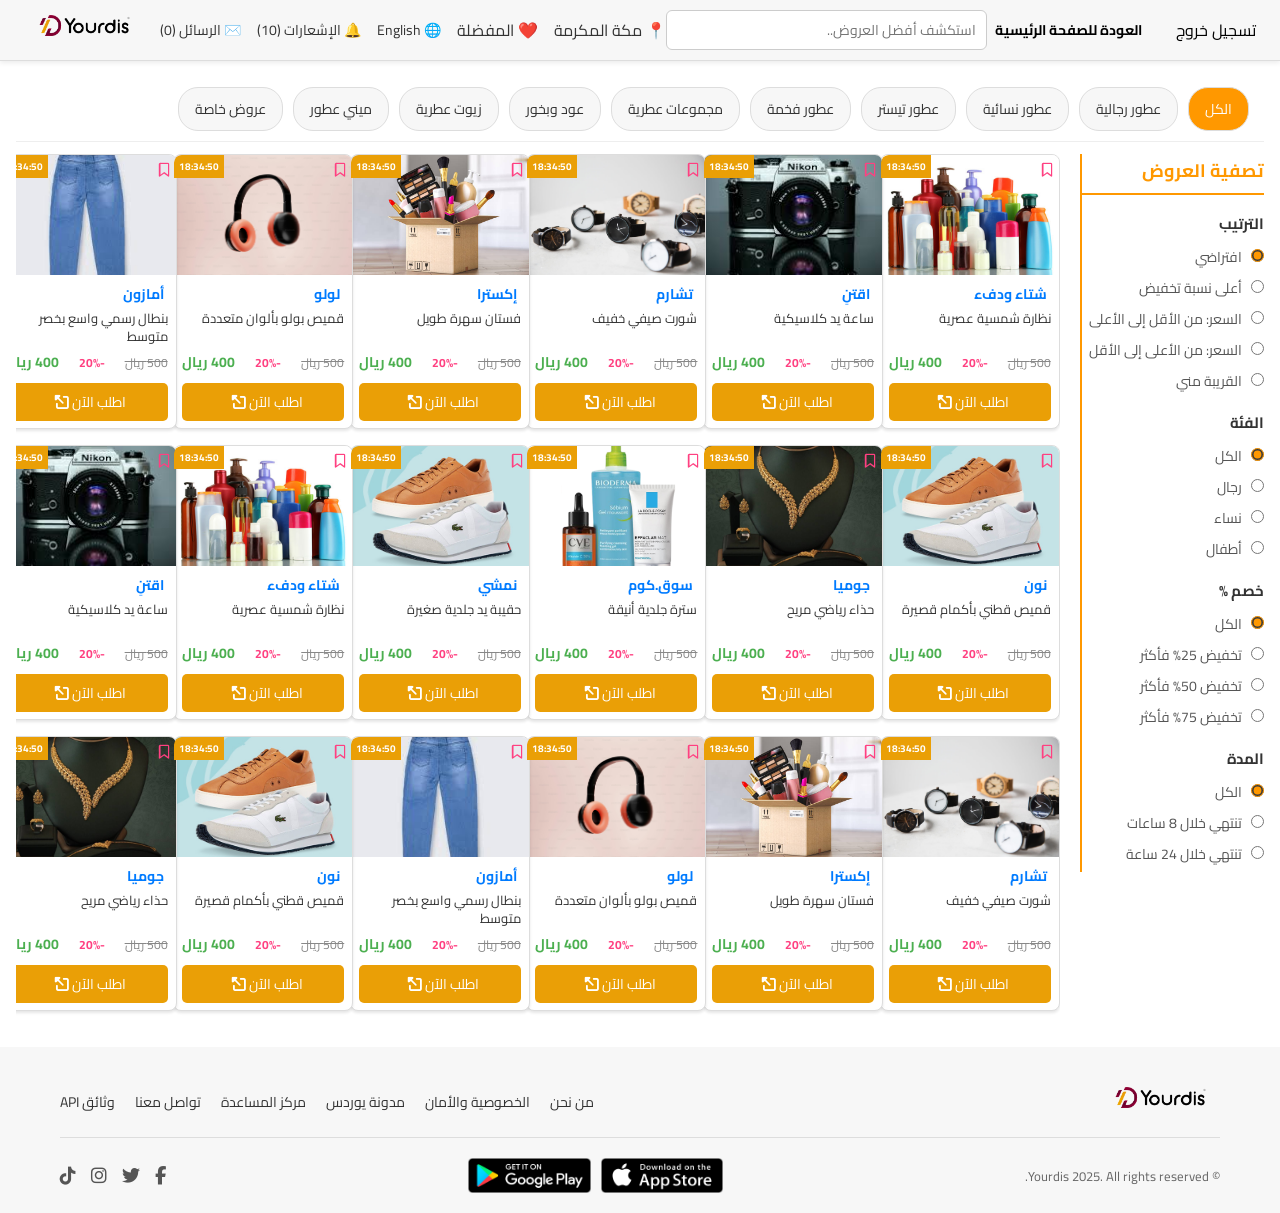
==== commit 10d8d0d1: "Add files via upload" ====
--- a/categories.html
+++ b/categories.html
@@ -152,6 +152,10 @@
   </section>
 </main>
 
+
+<div id="footer-container"></div>
+<script src="load-footer.js"></script>
+<script src="load-header.js"></script>
 <script src="categories.js"></script>
 <script src="script.js"></script>
 </body>
--- a/css/header.css
+++ b/css/header.css
@@ -12,10 +12,18 @@
   direction: rtl;
 }
 
-
-.header-left a {
-  text-decoration: none; /* إزالة الخط الافتراضي */
-  color: inherit;         /* الحفاظ على لون النص الحالي */
+/* الروابط العامة */
+.header-left a,
+.header-right a {
+  text-decoration: none;
+  color: inherit;
+}
+
+/* ترتيب زر تسجيل الخروج و الدخول لمتجري */
+#user-buttons {
+  display: flex;
+  gap: 15px;
+  align-items: center;
 }
 
 /* ====== Header ====== */
@@ -28,8 +36,6 @@
   justify-content: space-between;
   flex-wrap: wrap;
   border-bottom: 1px solid #ddd;
-
-  /* التعديل لتثبيت الهيدر */
   position: sticky; /* أو fixed */
   top: 0;
   z-index: 1000; /* ليكون فوق كل العناصر */
@@ -42,12 +48,11 @@
   gap: 16px;
 }
 
-/* (تم حذف عرض أيقونة الهامبرغر من الHTML، لكن نحتفظ بأي قواعد محتملة غير مستخدمة) */
+/* أيقونة الهامبرغر (غير مستخدمة) */
 .header-right .menu-toggle {
-  display: none; /* لم تعد مستخدمة — نضمن اختفائها */
-}
-
-/* أيقونة الهامبرغر (غير مستخدمة) */
+  display: none; /* لم تعد مستخدمة */
+}
+
 /* .header-right .menu-toggle {
   font-size: 20px;
   color: #555;
@@ -64,6 +69,7 @@
   background-color: #f0f0f0;
 } */
 
+/* عناصر الهيدر الأخرى */
 .language-selector,
 .notifications,
 .messages,
@@ -92,7 +98,21 @@
   height: auto;
 }
 
-/* اسم المستخدم: قابل للنقر */
+/* ====== زر تسجيل الدخول في الهيدر ====== */
+#login-btn {
+  background-color: #8B4513; /* اللون العودي */
+  color: #fff;
+  padding: 6px 12px;
+  border-radius: 5px;
+  text-decoration: none;
+  transition: background-color 0.3s;
+}
+
+#login-btn:hover {
+  background-color: #A0522D; /* لون أفتح عند hover */
+}
+
+/* ====== اسم المستخدم ====== */
 .username {
   cursor: pointer;
   padding: 6px 8px;
@@ -102,6 +122,7 @@
   align-items: center;
   gap: 8px;
 }
+
 .username:hover {
   background-color: #f0f0f0;
 }
@@ -116,12 +137,11 @@
   color: #666;
 }
 
-/* دوران السهم عند توسيع القائمة — يعتمد على aria-expanded على العنصر */
 .username[aria-expanded="true"] .user-arrow {
   transform: rotate(180deg);
 }
 
-/* ===== صندوق القائمة المنسدلة داخل الهيدر ===== */
+/* ====== صندوق القائمة المنسدلة داخل الهيدر ====== */
 .user-dropdown {
   position: absolute;
   top: calc(100% + 6px);
@@ -142,12 +162,12 @@
   display: block;
 }
 
-/* نمط القائمة المستنسخة داخل المنسدلة */
 .user-dropdown .user-dropdown-list {
   list-style: none;
   margin: 0;
   padding: 8px 0;
 }
+
 .user-dropdown .user-dropdown-list li {
   padding: 10px 14px;
   display: flex;
@@ -157,6 +177,7 @@
   font-size: 14px;
   color: #333;
 }
+
 .user-dropdown .user-dropdown-list li i {
   margin-left: 8px;
   margin-right: 0;
@@ -164,12 +185,15 @@
   color: #666;
   min-width: 18px;
 }
+
 .user-dropdown .user-dropdown-list li:hover {
   background: #f7f7f7;
 }
+
 .user-dropdown .user-dropdown-list li span {
   display: inline-block;
 }
+
 .user-dropdown .user-dropdown-list li.active {
   background-color: #f0f0f0;
   font-weight: bold;
@@ -177,6 +201,7 @@
   border-right: 3px solid #007bff;
 }
 
+/* ====== Media Queries ====== */
 @media (max-width: 768px) {
   .header-right,
   .header-left {
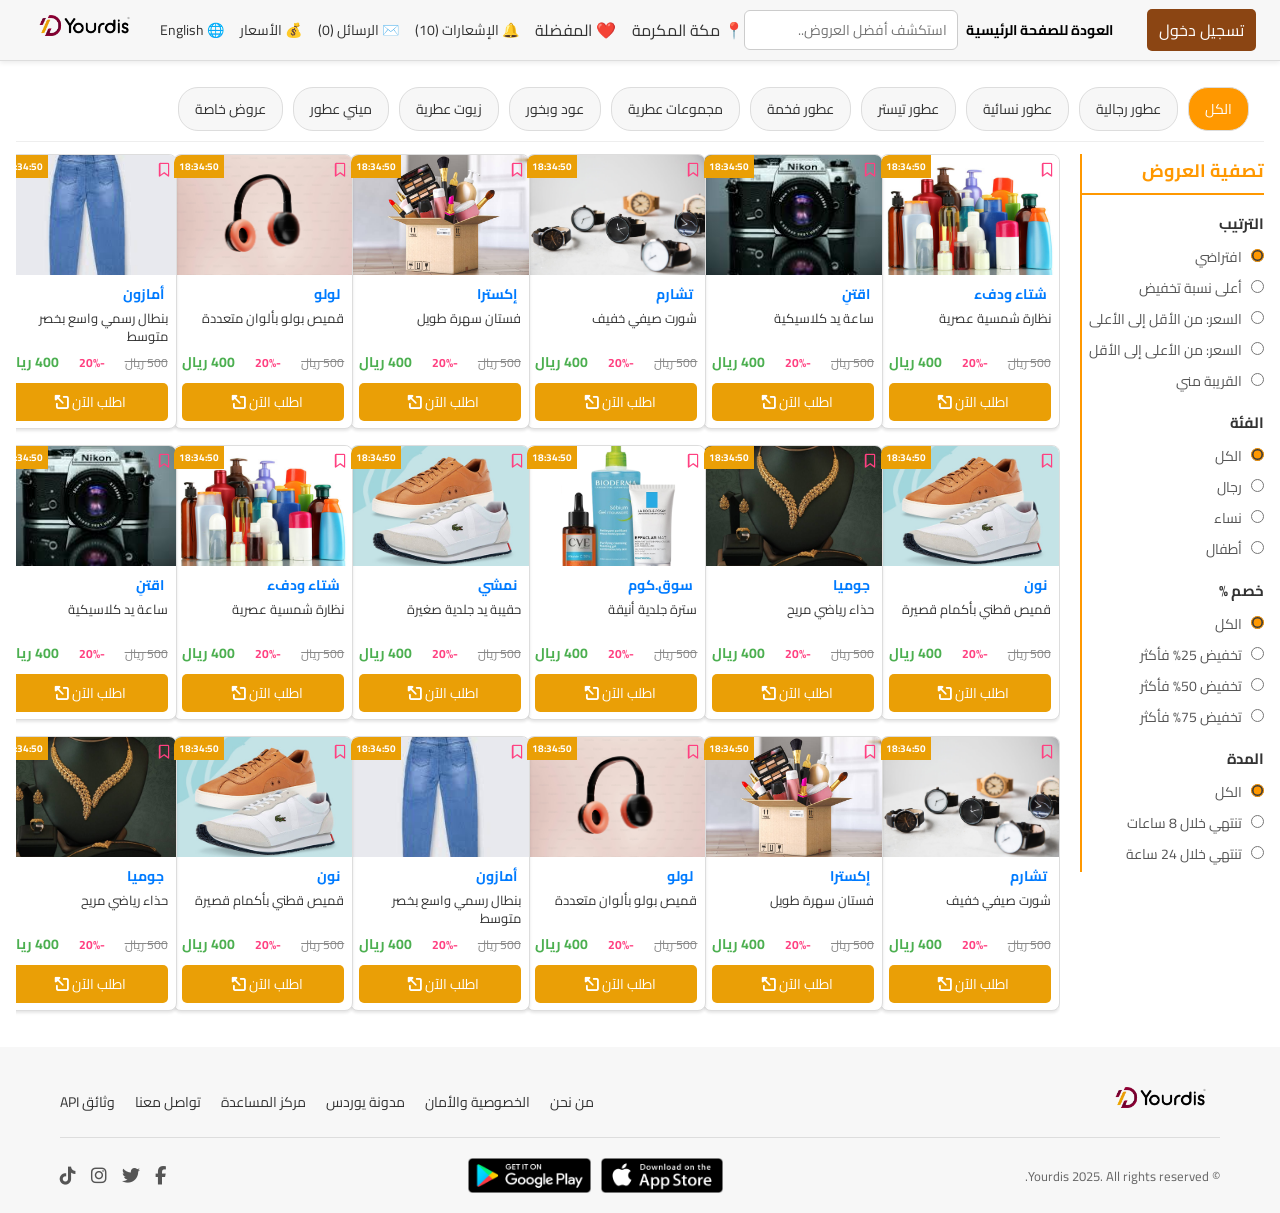
==== commit b6f44829: "Add files via upload" ====
--- a/categories.html
+++ b/categories.html
@@ -33,60 +33,10 @@
 
 <body>
 
-<header>
-
-<div class="header-right">
-  <a href="index.html" title="تسجيل خروج" style="color:#000; margin-left: 10px; text-decoration:none;">
-    تسجيل خروج
-  </a>
-  <a href="index.html" class="username" style="text-decoration:none; color:#000;">
-    العودة للصفحة الرئيسية
-  </a>
-</div>
+  <div id="header-container"></div>
 
 
-
-  
-  <div class="menu-toggle">
-    <i class="fas fa-bars"></i>
-  </div>
-
-  <div class="search-box">
-    <input type="text" placeholder="استكشف أفضل العروض.." />
-  </div>
-
-	<div class="header-left">
-	  <a href="index.html" class="city">📍 مكة المكرمة</a>
-	  <a href="favorites.html" class="favorites">❤️ المفضلة</a>
-	  <div class="language-selector">🌐 English</div>
-	  <a href="notifications.html" class="notifications">🔔 الإشعارات (10)</a>
-	  <a href="messages.html" class="messages">✉️ الرسائل (0)</a>
-	  <a href="index.html" class="logo"><img src="logo.png" alt="شعار المنصة" /></a>
-	</div>
-
-
-
-</header>
-
-  <main class="page-layout">
-  
-  <aside class="menu-section hidden-menu" id="menu">
-  <ul>
-    <li class="active">
-      <a href="index.html"><i class="fas fa-home"></i> <span>الرئيسية</span></a>
-    </li>
-    <li>
-      <a href="mystore.html"><i class="fas fa-store"></i> <span>متجري</span></a>
-    </li>
-    <li>
-      <a href="settings.html"><i class="fas fa-cog"></i> <span>إعدادات المتجر</span></a>
-    </li>
-    <li>
-      <a href="index.html"><i class="fas fa-sign-out-alt"></i> <span>تسجيل خروج</span></a>
-    </li>
-  </ul>
-</aside>
-
+  <main>
   <!-- ===== القسم الرئيسي ===== -->
   <section class="main-content">
 
@@ -150,8 +100,8 @@
     </div> <!-- /.content-bottom -->
 
   </section>
-</main>
 
+  </main>
 
 <div id="footer-container"></div>
 <script src="load-footer.js"></script>
--- a/css/layout.css
+++ b/css/layout.css
@@ -1,3 +1,17 @@
+html, body {
+  height: 100%;
+  margin: 0;
+  padding: 0;
+  display: flex;
+  flex-direction: column;
+  min-height: 100vh;
+  font-family: 'Cairo', sans-serif;
+}
+
+main {
+  flex: 1; /* يأخذ كل المساحة المتبقية بين الهيدر والفوتر */
+}
+
 .offers-title {
   font-weight: bold;
 }
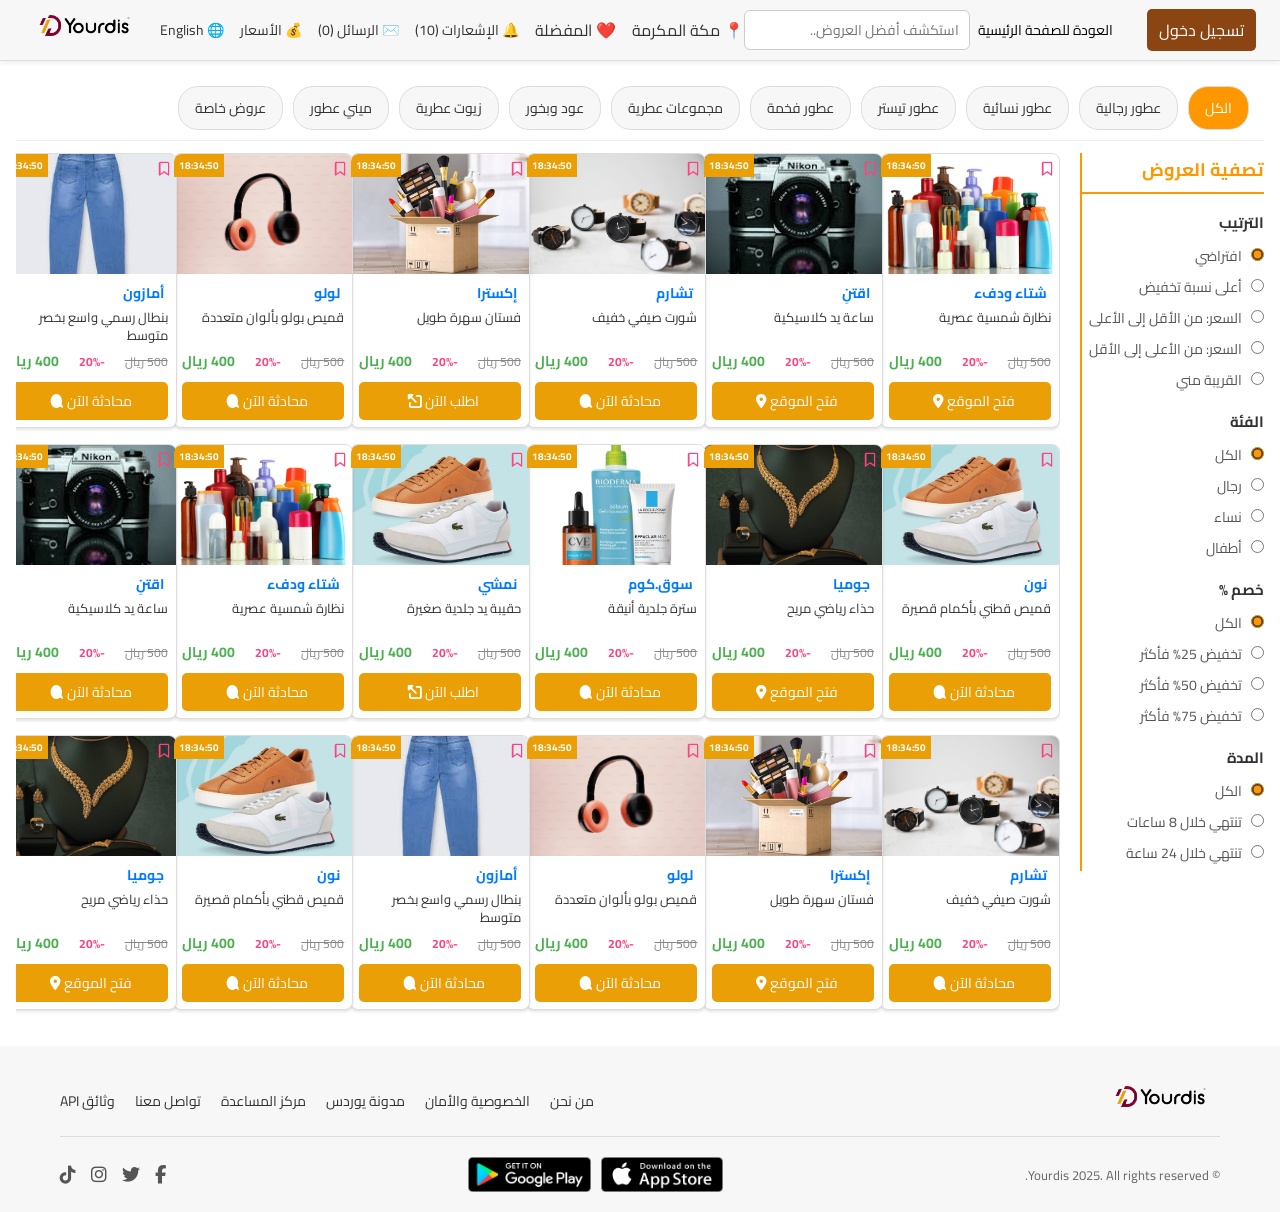
==== commit a727ae97: "Add files via upload" ====
--- a/categories.html
+++ b/categories.html
@@ -14,21 +14,7 @@
   <link rel="stylesheet" href="https://cdnjs.cloudflare.com/ajax/libs/font-awesome/6.5.0/css/all.min.css" />
   <link href="https://fonts.googleapis.com/css2?family=Cairo&display=swap" rel="stylesheet">
 
-  <style>
-    .username {
-      display: flex;
-      align-items: center;
-      gap: 8px;
-      cursor: pointer;
-      font-weight: bold;
-    }
-    .username img {
-      width: 32px;
-      height: 32px;
-      border-radius: 50%;
-      object-fit: cover;
-    }
-  </style>
+
 </head>
 
 <body>
@@ -108,5 +94,6 @@
 <script src="load-header.js"></script>
 <script src="categories.js"></script>
 <script src="script.js"></script>
+<script src="product-component.js"></script>
 </body>
 </html>
--- a/css/header.css
+++ b/css/header.css
@@ -1,4 +1,3 @@
-/* ====== الخط العام وإعدادات الجسم ====== */
 * {
   box-sizing: border-box;
   margin: 0;
@@ -10,35 +9,35 @@
   background-color: #f9f9f9;
   color: #333;
   direction: rtl;
-}
-
-/* الروابط العامة */
+  padding-top: 60px;
+}
+
 .header-left a,
 .header-right a {
   text-decoration: none;
   color: inherit;
 }
 
-/* ترتيب زر تسجيل الخروج و الدخول لمتجري */
 #user-buttons {
   display: flex;
   gap: 15px;
   align-items: center;
 }
 
-/* ====== Header ====== */
 header {
   background-color: #f7f7f7;
   padding: 2px 24px;
-  box-shadow: 0 2px 5px rgba(0, 0, 0, 0.08);
+  box-shadow: 0 2px 5px rgba(0,0,0,0.08);
   display: flex;
   align-items: center;
   justify-content: space-between;
   flex-wrap: wrap;
   border-bottom: 1px solid #ddd;
-  position: sticky; /* أو fixed */
+  position: fixed;
   top: 0;
-  z-index: 1000; /* ليكون فوق كل العناصر */
+  left: 0;
+  width: 100%;
+  z-index: 9999;
 }
 
 .header-right,
@@ -48,28 +47,10 @@
   gap: 16px;
 }
 
-/* أيقونة الهامبرغر (غير مستخدمة) */
 .header-right .menu-toggle {
-  display: none; /* لم تعد مستخدمة */
-}
-
-/* .header-right .menu-toggle {
-  font-size: 20px;
-  color: #555;
-  cursor: pointer;
-  padding: 6px;
-  border-radius: 6px;
-  transition: background-color 0.3s;
-  display: flex;
-  align-items: center;
-  justify-content: center;
-}
-
-.header-right .menu-toggle:hover {
-  background-color: #f0f0f0;
-} */
-
-/* عناصر الهيدر الأخرى */
+  display: none;
+}
+
 .language-selector,
 .notifications,
 .messages,
@@ -98,9 +79,8 @@
   height: auto;
 }
 
-/* ====== زر تسجيل الدخول في الهيدر ====== */
 #login-btn {
-  background-color: #8B4513; /* اللون العودي */
+  background-color: #8B4513;
   color: #fff;
   padding: 6px 12px;
   border-radius: 5px;
@@ -109,10 +89,9 @@
 }
 
 #login-btn:hover {
-  background-color: #A0522D; /* لون أفتح عند hover */
-}
-
-/* ====== اسم المستخدم ====== */
+  background-color: #A0522D;
+}
+
 .username {
   cursor: pointer;
   padding: 6px 8px;
@@ -127,7 +106,6 @@
   background-color: #f0f0f0;
 }
 
-/* سهم بجانب الاسم */
 .user-arrow {
   display: inline-flex;
   align-items: center;
@@ -141,7 +119,6 @@
   transform: rotate(180deg);
 }
 
-/* ====== صندوق القائمة المنسدلة داخل الهيدر ====== */
 .user-dropdown {
   position: absolute;
   top: calc(100% + 6px);
@@ -201,15 +178,34 @@
   border-right: 3px solid #007bff;
 }
 
-/* ====== Media Queries ====== */
 @media (max-width: 768px) {
   .header-right,
   .header-left {
-    display: none; /* يخفي كل شيء في الهيدر ما عدا شريط البحث */
+    display: none;
   }
 
   .search-box {
     flex: 1;
-    max-width: 100%; /* ليأخذ العرض الكامل */
+    max-width: 100%;
   }
 }
+.city-option:hover,
+.lang-option:hover {
+  background-color: #f0f0f0;
+  border-radius: 5px;
+}
+
+#mystore-btn {
+  background-color: #FFA500; 
+  color: #000;
+  padding: 6px 12px;
+  border-radius: 5px;
+  text-decoration: none;
+  font-weight: bold;
+  transition: background-color 0.3s, transform 0.2s;
+}
+
+#mystore-btn:hover {
+  background-color: #FFC300; 
+  transform: scale(1.05); 
+}
--- a/css/layout.css
+++ b/css/layout.css
@@ -6,17 +6,19 @@
   flex-direction: column;
   min-height: 100vh;
   font-family: 'Cairo', sans-serif;
+  padding-top: 30px; /* مساحة للهيدر الثابت */
+  box-sizing: border-box;
 }
 
 main {
-  flex: 1; /* يأخذ كل المساحة المتبقية بين الهيدر والفوتر */
+  flex: 1;
 }
 
 .offers-title {
   font-weight: bold;
 }
 
-/* ====== تخطيط الصفحة ====== */
+/* تخطيط الصفحة */
 .page-layout {
   display: flex;
   margin: 0;
@@ -24,12 +26,13 @@
   gap: 0;
 }
 
-/* ====== القسم الأوسط ====== */
+/* القسم الأوسط */
 .main-content {
   flex: 1;
   background-color: #fff;
   padding: 16px;
   overflow-y: auto;
+  box-sizing: border-box; /* لتجنب مشاكل العرض */
 }
 
 /* إزالة المسافات بين جميع العناصر */
@@ -38,36 +41,32 @@
 }
 
 /* شبكة العروض */
-/* شبكة العروض */
 .offers-grid {
   display: flex;
-  flex-wrap: nowrap;          /* كل البطاقات في صف واحد */
+  flex-wrap: nowrap;
   gap: 12px;
   justify-content: flex-start;
-  overflow-x: auto;           /* يسمح بالتمدد الأفقي */
+  overflow-x: auto;
   overflow-y: hidden;
   scroll-behavior: smooth;
   -webkit-overflow-scrolling: touch;
-  scrollbar-width: none;      /* إخفاء شريط التمرير */
-  -ms-overflow-style: none;
+  scrollbar-width: none;
   padding-bottom: 20px;
   width: 100%;
 }
 
-/* إخفاء شريط التمرير في كروم وسفاري */
 .offers-grid::-webkit-scrollbar {
   display: none;
 }
 
 .offers-selected-grid {
   display: flex;
-  flex-wrap: wrap;         /* يسمح بانتقال العناصر للسطر الثاني */
+  flex-wrap: wrap;
   gap: 12px;
   padding-bottom: 20px;
   width: 100%;
-  justify-content: flex-start; /* اختياري، لترتيب العناصر من اليمين */
+  justify-content: flex-start;
 }
-
 
 /* زر عرض الكل */
 .section-header {
@@ -84,8 +83,8 @@
 
 .section-header .view-all {
   font-size: 14px;
-  color: #333; /* لون النص */
-  background-color: #f0f0f0; /* خلفية رمادية فاتحة */
+  color: #333;
+  background-color: #f0f0f0;
   padding: 4px 10px;
   border-radius: 6px;
   text-decoration: none;
@@ -96,8 +95,8 @@
 }
 
 .section-header .view-all:hover {
-  background-color: #e0e0e0; /* لون أغمق قليلًا عند المرور */
-  color: #007bff; /* تغيير لون النص عند المرور */
+  background-color: #e0e0e0;
+  color: #007bff;
 }
 
 .section-header .view-all i {
